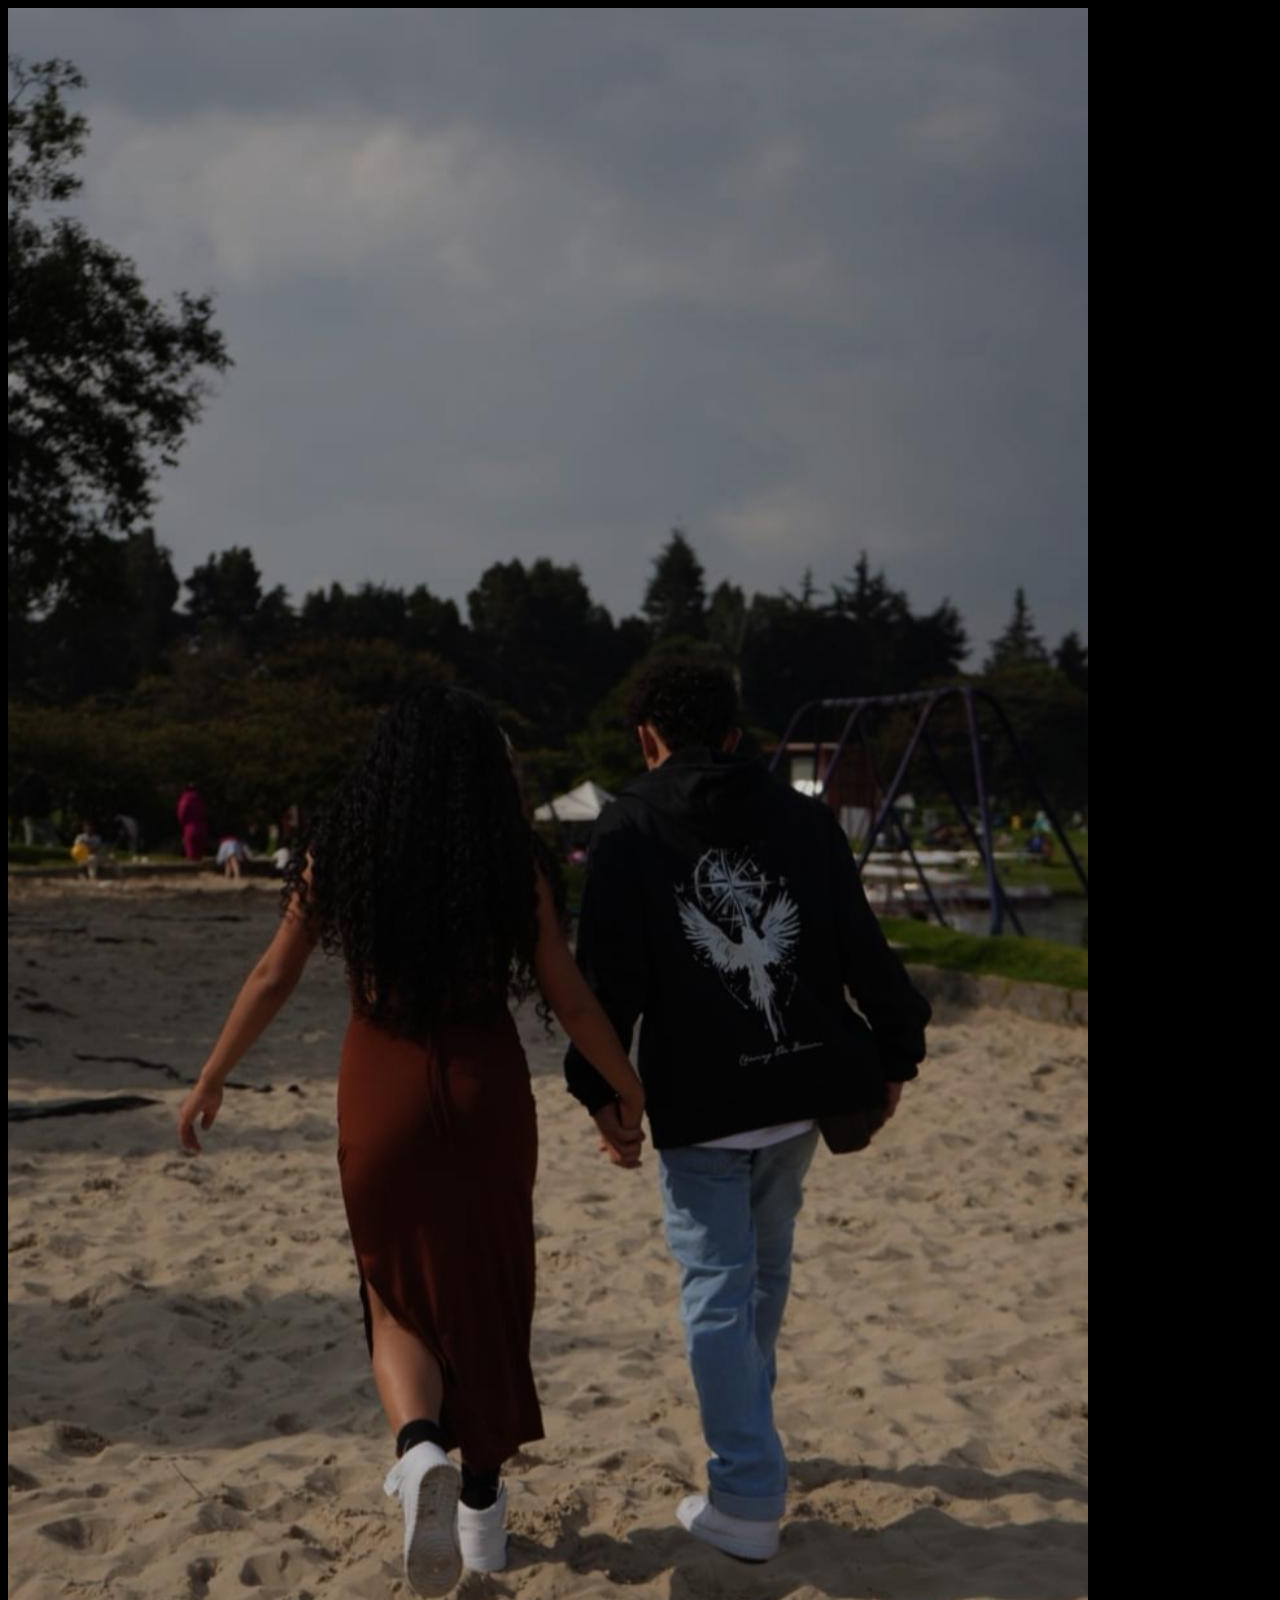
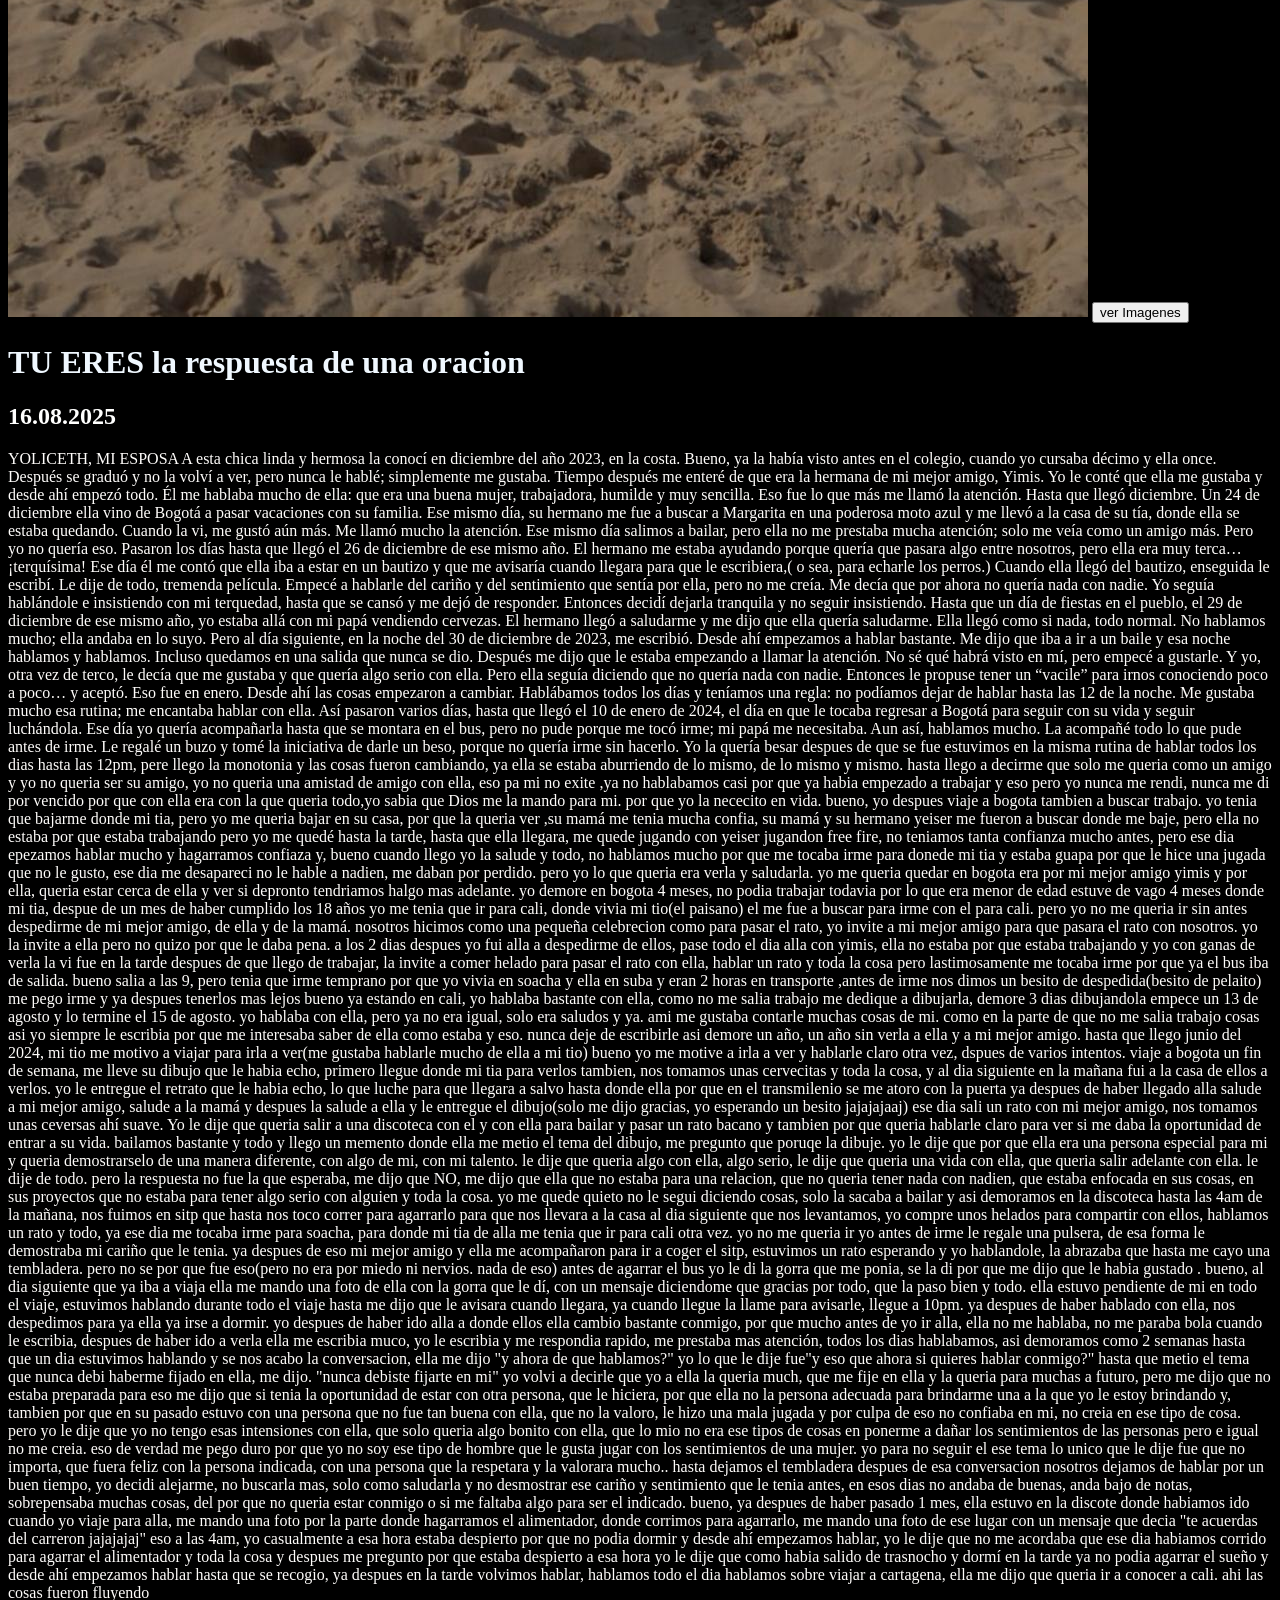
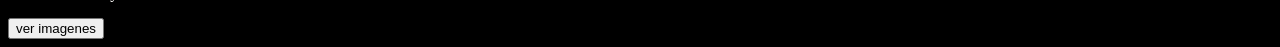
==== tu-y-yo-por-siempre.16-main/index.html @ 5197c514 "Add files via upload" ====
<!DOCTYPE html>
<html>
    <head>
        <title>tu y yo por siempre</title>
        <link rel="stylesheet"
        href="CSS.css..css"/>

        <link rel="imagenes"
        href="imagenes.16/fotos.16/galeria.16.html">

    </head>
        <body id="fondo">

            
        <img src="imagen de fondo.jpg">
        

            <a href="imagenes.16/fotos.16/galeria.16.html">
            <button>ver Imagenes</button>
        </a>
            <header>
          
                    
                <h1 class="Y">TU ERES la respuesta de una oracion</h1>
               
           
           
               
                    <h2 class="j">16.08.2025</h2>
                    <div class="contenedor">
                    <p>
YOLICETH, MI ESPOSA

A esta chica linda y hermosa la conocí en diciembre del año 2023, en la costa.

Bueno, ya la había visto antes en el colegio, cuando yo cursaba décimo y ella once. Después se graduó y no la volví a ver, pero nunca le hablé; simplemente me gustaba.

Tiempo después me enteré de que era la hermana de mi mejor amigo, Yimis. Yo le conté que ella me gustaba y desde ahí empezó todo. Él me hablaba mucho de ella: que era una buena mujer, trabajadora, humilde y muy sencilla. Eso fue lo que más me llamó la atención.

Hasta que llegó diciembre. Un 24 de diciembre ella vino de Bogotá a pasar vacaciones con su familia. Ese mismo día, su hermano me fue a buscar a Margarita en una poderosa moto azul y me llevó a la casa de su tía, donde ella se estaba quedando.

Cuando la vi, me gustó aún más. Me llamó mucho la atención. Ese mismo día salimos a bailar, pero ella no me prestaba mucha atención; solo me veía como un amigo más. Pero yo no quería eso.

Pasaron los días hasta que llegó el 26 de diciembre de ese mismo año. El hermano me estaba ayudando porque quería que pasara algo entre nosotros, pero ella era muy terca… ¡terquísima!

Ese día él me contó que ella iba a estar en un bautizo y que me avisaría cuando llegara para que le escribiera,( o sea, para echarle los perros.)

Cuando ella llegó del bautizo, enseguida le escribí. Le dije de todo, tremenda película. Empecé a hablarle del cariño y del sentimiento que sentía por ella, pero no me creía. Me decía que por ahora no quería nada con nadie. Yo seguía hablándole e insistiendo con mi terquedad, hasta que se cansó y me dejó de responder.

Entonces decidí dejarla tranquila y no seguir insistiendo.

Hasta que un día de fiestas en el pueblo, el 29 de diciembre de ese mismo año, yo estaba allá con mi papá vendiendo cervezas. El hermano llegó a saludarme y me dijo que ella quería saludarme.

Ella llegó como si nada, todo normal. No hablamos mucho; ella andaba en lo suyo. Pero al día siguiente, en la noche del 30 de diciembre de 2023, me escribió. Desde ahí empezamos a hablar bastante.

Me dijo que iba a ir a un baile y esa noche hablamos y hablamos. Incluso quedamos en una salida que nunca se dio.

Después me dijo que le estaba empezando a llamar la atención. No sé qué habrá visto en mí, pero empecé a gustarle.

Y yo, otra vez de terco, le decía que me gustaba y que quería algo serio con ella. Pero ella seguía diciendo que no quería nada con nadie. Entonces le propuse tener un “vacile” para irnos conociendo poco a poco… y aceptó.

Eso fue en enero.

Desde ahí las cosas empezaron a cambiar. Hablábamos todos los días y teníamos una regla: no podíamos dejar de hablar hasta las 12 de la noche. Me gustaba mucho esa rutina; me encantaba hablar con ella.

Así pasaron varios días, hasta que llegó el 10 de enero de 2024, el día en que le tocaba regresar a Bogotá para seguir con su vida y seguir luchándola.

Ese día yo quería acompañarla hasta que se montara en el bus, pero no pude porque me tocó irme; mi papá me necesitaba.

Aun así, hablamos mucho. La acompañé todo lo que pude antes de irme. Le regalé un buzo y tomé la iniciativa de darle un beso, porque no quería irme sin hacerlo.

Yo la quería besar

despues de que se fue estuvimos en la misma rutina de hablar todos los dias hasta las 12pm, pere llego la monotonia y las cosas fueron cambiando, ya ella se estaba aburriendo de lo mismo, de lo mismo y mismo. hasta llego a decirme que solo me queria como un amigo
y yo no queria ser su amigo, yo no queria una amistad de amigo con ella, eso pa mi no exite 
,ya no hablabamos casi por que ya habia empezado a trabajar y eso

pero yo nunca me rendi, nunca me di por vencido por que con ella era con la que queria todo,yo sabia que Dios me la mando para mi. por que yo la nececito en vida.


bueno, yo despues viaje a bogota tambien a buscar trabajo. yo tenia que bajarme donde mi tia, pero yo me queria  bajar en su casa, por que la queria ver 
,su mamá me tenia mucha confia, su mamá y su hermano yeiser me fueron a buscar donde me baje, pero ella no estaba por que estaba trabajando

pero yo me quedé hasta la tarde, hasta que ella llegara, me quede jugando con yeiser jugandon free fire, no teniamos tanta confianza mucho antes,
pero ese dia epezamos hablar mucho y hagarramos confiaza y, bueno cuando llego yo la salude y todo, no hablamos mucho por que me tocaba irme para donede mi tia y estaba guapa por que le hice una jugada 
que no le gusto, ese dia me desapareci no le hable a nadien, me daban por perdido. pero yo lo que queria era verla y saludarla.


yo me queria quedar en bogota era por mi mejor amigo yimis y por ella, queria estar cerca de ella y ver si depronto tendriamos halgo mas adelante. yo demore en bogota 4 meses, no podia trabajar todavia por lo que era menor de edad
estuve de vago 4 meses donde mi tia, despue de un mes de haber cumplido los 18 años yo me tenia que ir para cali, donde vivia mi tio(el paisano)
el me fue a buscar para irme con el para cali. pero yo no me queria ir sin antes despedirme de mi mejor amigo, de ella y de la mamá.

nosotros hicimos como una pequeña celebrecion como para pasar el rato, yo invite a mi mejor amigo para que pasara el rato con nosotros. yo la invite a ella pero no quizo por que le daba pena.

a los 2 dias despues yo fui alla a despedirme de ellos, pase todo el dia alla con yimis, ella no estaba por que estaba trabajando y yo con ganas de verla
la vi fue en la tarde despues de que llego de trabajar, la invite a comer helado para pasar el rato con ella, hablar un rato y toda la cosa
pero lastimosamente me tocaba irme por que ya el bus iba de salida. bueno salia a las 9, pero tenia que irme temprano por que yo vivia en soacha y ella en suba y eran 2 horas en transporte
,antes de irme nos dimos un besito de despedida(besito de pelaito) me pego irme y ya despues tenerlos mas lejos 

bueno ya estando en cali, yo hablaba bastante con ella, como no me salia trabajo me dedique a dibujarla, demore 3 dias dibujandola
empece un 13 de agosto y lo termine el 15 de agosto.

yo hablaba con ella, pero ya no era igual, solo era saludos y ya. ami me gustaba contarle muchas cosas de mi. como en la parte de que no me salia trabajo cosas asi

yo siempre le escribia por que me interesaba saber de ella como estaba y eso. nunca deje de escribirle
asi demore un año, un año sin verla a ella y a mi mejor amigo.

hasta que llego junio del 2024, mi tio me motivo a viajar para irla a ver(me gustaba hablarle mucho de ella a mi tio) bueno yo me motive a irla a ver y hablarle claro otra vez, dspues de varios intentos.
viaje a bogota un fin de semana, me lleve su dibujo que le habia echo, primero llegue donde mi tia para verlos tambien, nos tomamos unas cervecitas y toda la cosa, y al dia siguiente en la mañana fui a la casa de ellos a verlos. yo le entregue el retrato que le habia echo, lo que luche para que llegara a salvo hasta donde ella por que en el transmilenio se me atoro con la puerta
ya despues de haber llegado alla salude a mi mejor amigo, salude a la mamá y despues la salude a ella y le entregue el dibujo(solo me dijo gracias, yo esperando un besito jajajajaaj) 

 ese dia sali un rato con mi mejor amigo, nos tomamos unas ceversas ahí suave. Yo le dije que queria salir a una discoteca con el y con ella para bailar y pasar un rato bacano y tambien por que queria hablarle claro para ver si me daba la oportunidad de entrar a su vida.
bailamos bastante y todo y llego un memento donde ella me metio el tema del dibujo, me pregunto que poruqe la dibuje. yo le dije que por que ella era una persona especial para mi y queria demostrarselo de una manera diferente, con algo de mi, con mi talento.
le dije que queria algo con ella, algo serio, le dije que queria una vida con ella, que queria salir adelante con ella. le dije de todo.
 pero la respuesta no fue la que esperaba, me dijo que NO, me dijo que ella que no estaba para una relacion, que no queria tener nada con nadien, que estaba enfocada en sus cosas, en sus proyectos 
 que no estaba para tener algo serio con alguien y toda la cosa. yo me quede quieto no le segui diciendo cosas, solo la sacaba a bailar y asi demoramos en la discoteca hasta las 4am de la mañana, nos fuimos en sitp que hasta nos toco correr para agarrarlo para que nos llevara a la casa

al dia siguiente que nos levantamos, yo compre unos helados para compartir con ellos, hablamos un rato y todo, ya ese dia me tocaba irme para soacha, para donde mi tia de alla me tenia que ir para cali otra vez. yo no me queria ir
yo antes de irme le regale una pulsera, de esa forma le demostraba mi cariño que le tenia.

ya despues de eso mi mejor amigo y ella me acompañaron para ir a coger el sitp, estuvimos un rato esperando y yo hablandole, la abrazaba que hasta me cayo una tembladera. pero no se por que fue eso(pero no era por miedo ni nervios. nada de eso) antes de agarrar el bus yo le di la gorra que me ponia, se la di por que me dijo que le habia gustado
. bueno, al dia siguiente que ya iba a viaja ella me mando una foto de ella con la gorra que le dí, con un mensaje diciendome que gracias por todo, que la paso bien y todo.

ella estuvo pendiente de mi en todo el viaje, estuvimos hablando durante todo el viaje hasta me dijo que le avisara cuando llegara, ya cuando llegue la llame para avisarle, llegue a 10pm. ya despues de haber hablado con ella, nos despedimos para ya ella ya irse a dormir.

yo despues de haber ido alla a donde ellos ella cambio bastante conmigo, por que mucho antes de yo ir alla, ella no me hablaba, no me paraba bola cuando le escribia, despues de haber ido a verla ella me escribia muco, yo le escribia y me respondia rapido, me prestaba mas atención, todos los dias hablabamos, asi demoramos como 2 semanas
hasta que un dia estuvimos hablando y se nos acabo la conversacion, ella me dijo "y ahora de que hablamos?" yo lo que le dije fue"y eso que ahora si quieres hablar conmigo?" hasta que metio el tema que nunca debi haberme fijado en ella, me dijo. "nunca debiste fijarte en mi" yo volvi a decirle que yo a ella la queria much, que me fije en ella y la queria para muchas a futuro, pero me dijo que no estaba preparada para eso

me dijo que si tenia la oportunidad de estar con otra persona, que le hiciera, por que ella no la persona adecuada para brindarme una a la que yo le estoy brindando y, tambien por que en su pasado estuvo con una persona que no fue tan buena con ella, que no la valoro, le hizo una mala jugada y por culpa de eso no confiaba en mi, no creia en ese tipo de cosa.

pero yo le dije que yo no tengo esas intensiones con ella, que solo queria algo bonito con ella, que lo mio no era ese tipos de cosas en ponerme a dañar los sentimientos de las personas
pero e igual no me creia. eso de verdad me pego duro por que yo no soy ese tipo de hombre que le gusta jugar con los sentimientos de una mujer. yo para no seguir el ese tema lo unico que le dije fue que no importa, que fuera feliz con la persona indicada, con una persona que la respetara y la valorara mucho.. hasta dejamos el tembladera

despues de esa conversacion nosotros dejamos de hablar por un buen tiempo, yo decidi alejarme, no buscarla mas, solo como saludarla y no desmostrar ese cariño y sentimiento que le tenia antes, en esos dias no andaba de buenas, anda bajo de notas, sobrepensaba muchas cosas, del por que no queria estar conmigo o si me faltaba algo para ser el indicado.

bueno, ya despues de haber pasado 1 mes, ella estuvo en la discote donde habiamos ido cuando yo viaje para alla, me mando una foto por la parte donde hagarramos el alimentador, donde corrimos para agarrarlo, me mando una foto de ese lugar con un mensaje que decia "te acuerdas del carreron jajajajaj" eso a las 4am, yo  casualmente a esa hora estaba despierto por que no podia dormir
y desde ahí empezamos hablar, yo le dije que no me acordaba que ese dia habiamos corrido para agarrar el alimentador y toda la cosa y despues me pregunto por que estaba despierto a esa hora
yo le dije que como habia salido de trasnocho y dormí en la tarde ya no podia agarrar el sueño y desde ahí empezamos hablar hasta que se recogio, ya despues en la tarde volvimos hablar, hablamos todo el dia 

hablamos sobre viajar a cartagena, ella me dijo que queria ir a conocer a cali. ahi las cosas fueron fluyendo</p>
                  
                
                    <button id="ver imagenes">ver imagenes</button>

                
     </header>
     
               
             
    </body>
</html>
---- tu-y-yo-por-siempre.16-main/CSS.css..css ----
#fondo {
    background-color:rgb(0, 0, 0);     
   
}

#fondo1{
    background-color: aquamarine;
   
   
}

h1:hover {
   color:saddlebrown;
}
h1{
    color: aliceblue;
}
h2 {
    color: rgb(255, 255, 254)
}
h2:hover{
    color: saddlebrown;
}
p {
    color: rgb(255, 253, 251);
}
p:hover{
    color:saddlebrown;
}
p {
   font-family:unset;
   opacity: 0;
   animation:2s fadein forwards; 
}
@keyframes fadein {
    from { opacity: 0; }
    to { opacity: 1; }
}
.Y{
 animation-iteration-count: infinite;

}  
.fotos {
    display: flex;
    flex-wrap: wrap;
    gap: 10px;
    justify-content: center;
    align-items: center;
}
.fotos img{
    width: 100%;
    max-width: 220px;
}

@media (max-width: 768px){
    .fotos img {
        max-width: 100%;
    }
}
.fotos{
    display:flex;
    transition: transform 0,3s, filter 0.3s;

}
.fotos:hover{
    transform: scale(1.05);
    filter: brightness(1.2)
}
#verImagenes{
    background-color: #ff9800;
    color: white;
    padding: 12px;
    border: none;
    border-radius: 10px;
    font-size: 18px;
    cursor: pointer;
    transition: 0.3s;
}
#verImagenes:hover{
    background-color: #e68900;
    transform: scale(1.05);
}
.galeria{
    background-color: rgb(41, 27, 27);
}
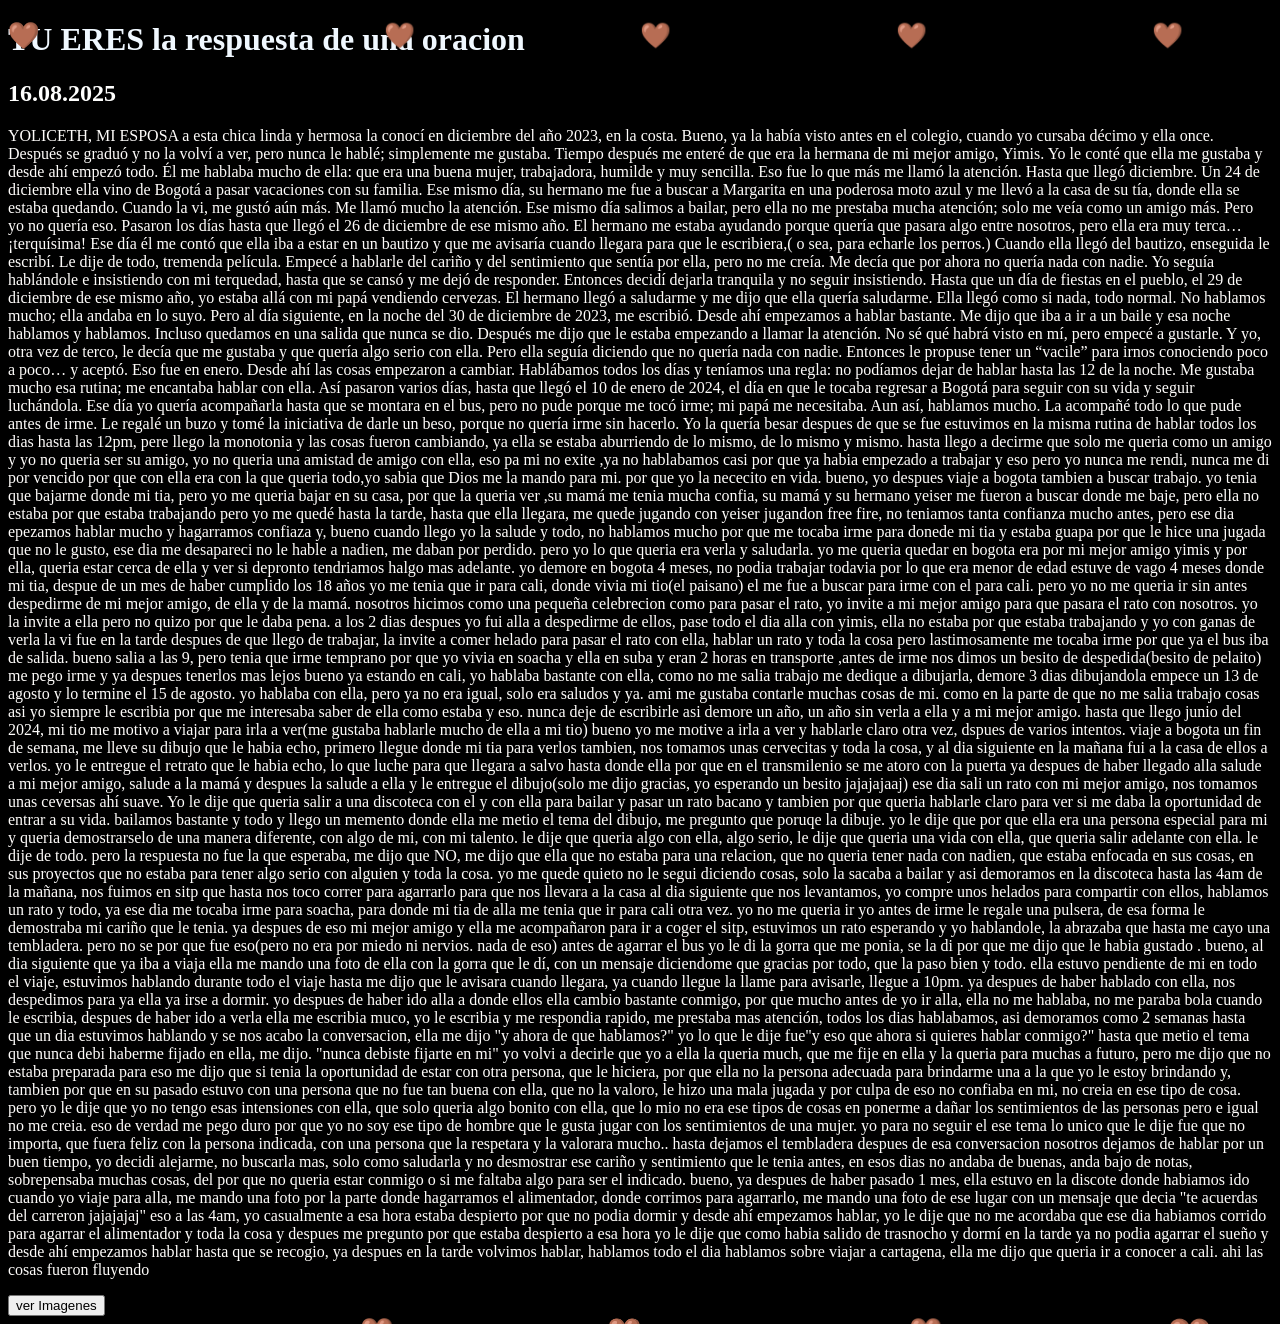
==== commit c17f8e6f: "Add files via upload" ====
--- a/tu-y-yo-por-siempre.16-main/index.html
+++ b/tu-y-yo-por-siempre.16-main/index.html
@@ -3,23 +3,43 @@
     <head>
         <title>tu y yo por siempre</title>
         <link rel="stylesheet"
-        href="CSS.css..css"/>
+        href="FOTOS.css"/>
 
         <link rel="imagenes"
         href="imagenes.16/fotos.16/galeria.16.html">
 
     </head>
         <body id="fondo">
+            
+            
+            <header>
+                <script>
+setInterval(() => {
+    let corazon = document.createElement("div");
+    corazon.innerHTML = "🤎";
+    corazon.classList.add("corazon");
 
-            
-        <img src="imagen de fondo.jpg">
-        
+    corazon.style.left = Math.random() * 100 + "vw";
+    corazon.style.fontSize = (20 + Math.random() * 20) + "px";
 
-            <a href="imagenes.16/fotos.16/galeria.16.html">
-            <button>ver Imagenes</button>
-        </a>
-            <header>
-          
+    document.body.appendChild(corazon);
+
+    setTimeout(() => {
+        corazon.remove();
+    }, 5000);
+}, 300); // cada 300 ms crea un corazón
+</script>
+ <div class="corazon">🤎</div>
+    <div class="corazon">🤎</div>
+    <div class="corazon">🤎</div>
+    <div class="corazon">🤎</div>
+    <div class="corazon">🤎</div>
+    <div class="corazon">🤎</div>
+    <div class="corazon">🤎</div>
+    <div class="corazon">🤎</div>
+    <div class="corazon">🤎</div>
+        </div>
+       
                     
                 <h1 class="Y">TU ERES la respuesta de una oracion</h1>
                
@@ -31,7 +51,7 @@
                     <p>
 YOLICETH, MI ESPOSA
 
-A esta chica linda y hermosa la conocí en diciembre del año 2023, en la costa.
+a esta chica linda y hermosa la conocí en diciembre del año 2023, en la costa.
 
 Bueno, ya la había visto antes en el colegio, cuando yo cursaba décimo y ella once. Después se graduó y no la volví a ver, pero nunca le hablé; simplemente me gustaba.
 
@@ -140,8 +160,10 @@
 hablamos sobre viajar a cartagena, ella me dijo que queria ir a conocer a cali. ahi las cosas fueron fluyendo</p>
                   
                 
-                    <button id="ver imagenes">ver imagenes</button>
+                    <a href="galeria.16.html">
 
+            <button>ver Imagenes</button>
+        </a>
                 
      </header>
      
--- a/tu-y-yo-por-siempre.16-main/FOTOS.css
+++ b/tu-y-yo-por-siempre.16-main/FOTOS.css
@@ -0,0 +1,209 @@
+#fondo {
+    background-color:rgb(0, 0, 0);     
+   
+}
+
+#fondo1{
+    background-color: rgb(0, 0, 0);
+   
+   
+}
+
+h1:hover {
+   color:saddlebrown;
+}
+h1{
+    color: aliceblue;
+}
+h2 {
+    color: rgb(255, 255, 254)
+}
+h2:hover{
+    color: saddlebrown;
+}
+p {
+    color: rgb(255, 253, 251);
+}
+p:hover{
+    color:saddlebrown;
+}
+p {
+   font-family:unset;
+   opacity: 0;
+   animation:2s fadein forwards; 
+}
+@keyframes fadein {
+    from { opacity: 0; }
+    to { opacity: 1; }
+}
+.Y{
+ animation-iteration-count: infinite;
+
+}  
+.fotos {
+    display: flex;
+    flex-wrap: wrap;
+    gap: 10px;
+    justify-content: center;
+    align-items: center;
+}
+.fotos img{
+    width: 100%;
+    max-width: 220px;
+}
+
+@media (max-width: 768px){
+    .fotos img {
+        max-width: 100%;
+    }
+}
+.fotos{
+    display:flex;
+    transition: transform 0,3s, filter 0.3s;
+
+}
+.fotos:hover{
+    transform: scale(1.05);
+    filter: brightness(1.2)
+}
+#verImagenes{
+    background-color: #ff9800;
+    color: white;
+    padding: 12px;
+    border: none;
+    border-radius: 10px;
+    font-size: 18px;
+    cursor: pointer;
+    transition: 0.3s;
+}
+#verImagenes:hover{
+    background-color: #e68900;
+    transform: scale(1.05);
+}
+.galeria{
+    background-color: rgb(41, 27, 27);
+}
+.libreta{
+    position: relative;
+    width: 300px;
+    height: 400px;
+    margin: 50px auto;
+    perspective: 1200px;
+    overflow: visible;
+}
+
+
+    .pagina{
+    position: absolute;
+    width: 100%;
+    height: 100%;
+    background: white;
+    padding: 10px;
+    box-sizing: border-box;
+    transform-origin: left;
+    transition: transform 1s ease;
+    box-shadow: 0 5px 15px rgba(0,0,0,.3);
+
+    backface-visibility: hidden;
+}
+
+.pagina img{
+    
+    width: 100%;
+    height: 320px;
+    object-fit: cover;
+}
+
+.pagina p{
+    text-align: center;
+    font-weight: bold;
+}
+
+
+.pagina:nth-of-type(1){ z-index: 8; }
+.pagina:nth-of-type(2){ z-index: 7; }
+.pagina:nth-of-type(3){ z-index: 6; }
+.pagina:nth-of-type(4){ z-index: 5; }
+.pagina:nth-of-type(5){ z-index: 4; }
+.pagina:nth-of-type(6){ z-index: 3; }
+.pagina:nth-of-type(7){ z-index: 2; }
+.pagina:nth-of-type(8){ z-index: 1; }
+
+
+.libreta:hover .pagina:nth-of-type(1){
+    transform: rotateY(-170deg);
+    
+}
+
+.libreta:hover .pagina:nth-of-type(2){
+    transform: rotateY(-170deg);
+    transition-delay: .3s;
+}
+
+.libreta:hover .pagina:nth-of-type(3){
+    transform: rotateY(-170deg);
+    transition-delay: .6s;
+}
+
+.libreta:hover .pagina:nth-of-type(4){
+    transform: rotateY(-170deg);
+    transition-delay: .9s;
+}
+.libreta:hover .pagina:nth-of-type(5){
+    transform: rotateY(-170deg);
+    transition-delay: 1.2s;
+}
+.libreta:hover .pagina:nth-of-type(6){
+    transform: rotateY(-170deg);
+    transition-delay: 1.5s;
+}
+.libreta:hover .pagina:nth-of-type(7){
+    transform: rotateY(-170deg);
+    transition-delay: 1.8s;
+}
+.libreta:hover .pagina:nth-of-type(8){
+    transform: rotateY(-170deg);
+    transition-delay: 2.1s;
+}
+@media (max-width: 768){
+    .libreta{
+        width: 250px;
+        height: 330px;
+    }
+}
+.paginas¿ img{
+    width: 100%;
+    height: 100%;
+    object-fit: cover;
+}
+.libreta{
+    filter: drop-shadow(0 10px 20px rgba(0,0,0.3s));
+}
+.corazon{
+    position: fixed;
+    font-size: 25px;
+    color: #8B4513; /* marrón */
+    animation: caer 5s linear infinite;
+}
+
+.corazon:nth-child(1){ left: 10%; animation-delay: 0s; }
+.corazon:nth-child(2){ left: 30%; animation-delay: 1s; }
+.corazon:nth-child(3){ left: 50%; animation-delay: 2s; }
+.corazon:nth-child(4){ left: 70%; animation-delay: 3s; }
+.corazon:nth-child(5){ left: 90%; animation-delay: 4s; }
+
+@keyframes caer{
+    from{
+        top: -50px;
+    }
+    to{
+        top: 100vh;
+    }
+}
+.mensaje-final{
+    text-align: center;
+    font-size: 30px;
+    margin-top: 50px;
+    color: #6F4E37;
+    animation: aparecer 2s ease;
+}
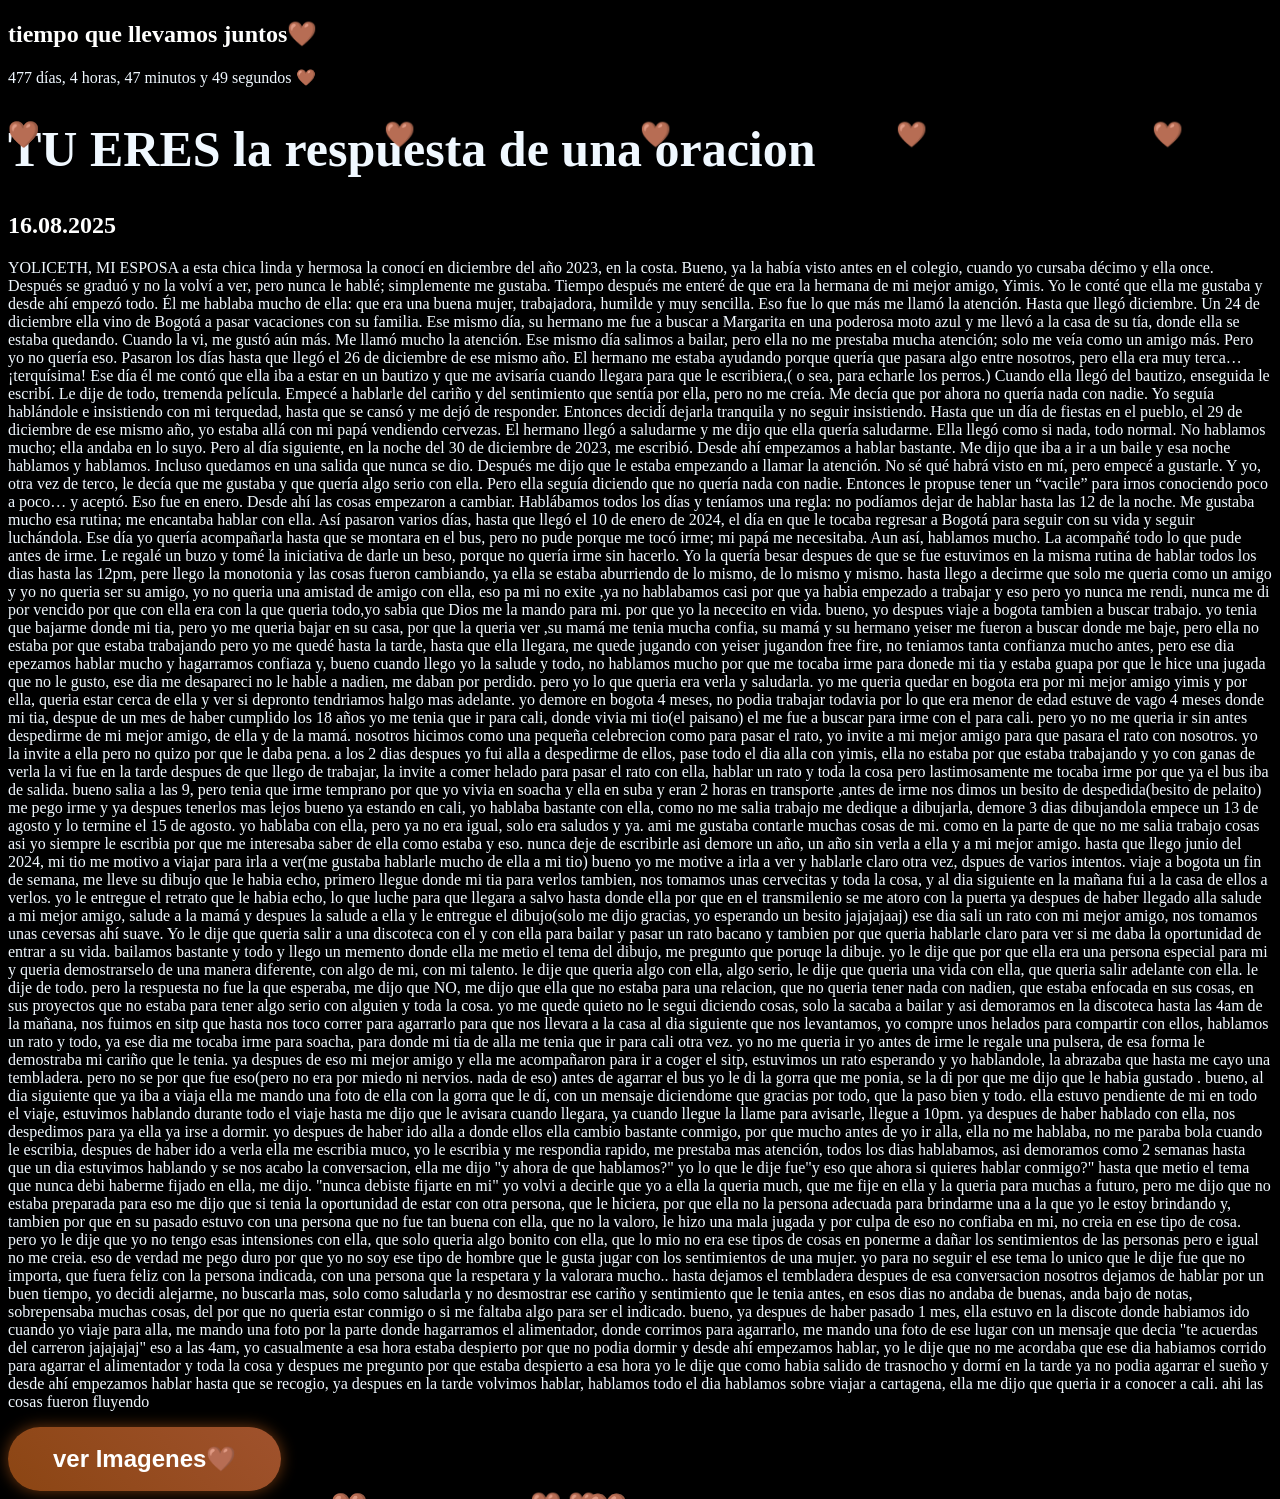
==== commit a047e712: "Add files via upload" ====
--- a/tu-y-yo-por-siempre.16-main/index.html
+++ b/tu-y-yo-por-siempre.16-main/index.html
@@ -1,7 +1,7 @@
 <!DOCTYPE html>
 <html>
     <head>
-        <title>tu y yo por siempre</title>
+        <title>TU Y YO POR SIEMPRE🤎</title>
         <link rel="stylesheet"
         href="FOTOS.css"/>
 
@@ -10,6 +10,8 @@
 
     </head>
         <body id="fondo">
+            <h2>tiempo que llevamos juntos🤎</h2>
+            <p id="contador"></p>
             
             
             <header>
@@ -158,16 +160,32 @@
 yo le dije que como habia salido de trasnocho y dormí en la tarde ya no podia agarrar el sueño y desde ahí empezamos hablar hasta que se recogio, ya despues en la tarde volvimos hablar, hablamos todo el dia 
 
 hablamos sobre viajar a cartagena, ella me dijo que queria ir a conocer a cali. ahi las cosas fueron fluyendo</p>
-                  
-                
+                    </div>
                     <a href="galeria.16.html">
 
-            <button>ver Imagenes</button>
+            <button>ver Imagenes🤎</button>
         </a>
                 
      </header>
      
-               
+        <script>
+const fechaInicio = new Date("2025-08-16"); // Cambia esta fecha
+
+function actualizarContador() {
+    const ahora = new Date();
+    const diferencia = ahora - fechaInicio;
+
+    const dias = Math.floor(diferencia / (1000 * 60 * 60 * 24));
+    const horas = Math.floor((diferencia / (1000 * 60 * 60)) % 24);
+    const minutos = Math.floor((diferencia / (1000 * 60)) % 60);
+    const segundos = Math.floor((diferencia / 1000) % 60);
+
+    document.getElementById("contador").innerHTML =
+        `${dias} días, ${horas} horas, ${minutos} minutos y ${segundos} segundos 🤎`;
+}   
+setInterval(actualizarContador, 1000);
+actualizarContador();
+</script>    
              
     </body>
 </html>
--- a/tu-y-yo-por-siempre.16-main/FOTOS.css
+++ b/tu-y-yo-por-siempre.16-main/FOTOS.css
@@ -28,7 +28,7 @@
     color:saddlebrown;
 }
 p {
-   font-family:unset;
+   font-family:'Great Vibes', cursive;
    opacity: 0;
    animation:2s fadein forwards; 
 }
@@ -206,4 +206,91 @@
     margin-top: 50px;
     color: #6F4E37;
     animation: aparecer 2s ease;
+}
+button{
+    color: aliceblue;
+    background: black;
+}
+.fondo3{
+    background-color: black;
+}
+.fondo4{
+background-color: black;
+}
+p{
+    color: aliceblue;
+}
+.boton{
+    position: center;
+    top: 500px;
+    left: 300px;
+}
+.fondo4{
+      margin:0;
+    
+    background-image: url("fondo.jpg");
+    background-size: cover;
+    background-position: center;
+    height: 100vh;
+}
+.bienvenida{
+    height: 100vh;
+    display: flex;
+    flex-direction: column;
+    justify-content: center;
+    align-items: center;
+    background: rgba(0,0,0,0.5);
+    color: white;
+    text-align: center;
+}
+.bienvenida{
+    height: 100vh;
+    display: flex;
+    flex-direction: column;
+    justify-content: center;
+    align-items: center;
+    background: rgba(0,0,0,0.5);
+    color: white;
+    text-align: center;
+}
+.bienvenida h1{
+    font-size: 70px;
+    color: #fff;
+    text-shadow: 0 0 10px #000000,
+                 0 0 20px #000000,
+                 0 0 30px #ffffff;
+    margin-bottom: 100px;
+}
+.bienvenida p{
+    font-size: 28px;
+    color: #f8e8e8;
+}
+button{
+    padding: 18px 45px;
+    font-size: 24px;
+    font-weight: bold;
+    border: none;
+    border-radius: 50px;
+    background: linear-gradient(45deg, #8B4513, #A0522D);
+    color: white;
+    cursor: pointer;
+    box-shadow: 0 0 15px rgba(139,69,19,0.8);
+    transition: all 0.3s ease;
+}
+
+button:hover{
+    transform: scale(1.1);
+    box-shadow: 0 0 25px rgba(139,69,19,1);
+    font-family: 'Times New Roman', Times, serif;
+}
+.bienvenida{
+    background: rgba(0,0,0,0.55);
+    backdrop-filter: blur(4px);
+}
+.bienvenida h1{
+    font-family: 'Great Vibes', cursive;
+    font-size: 90px;
+}
+h1{
+    font-size: 50px;
 }
